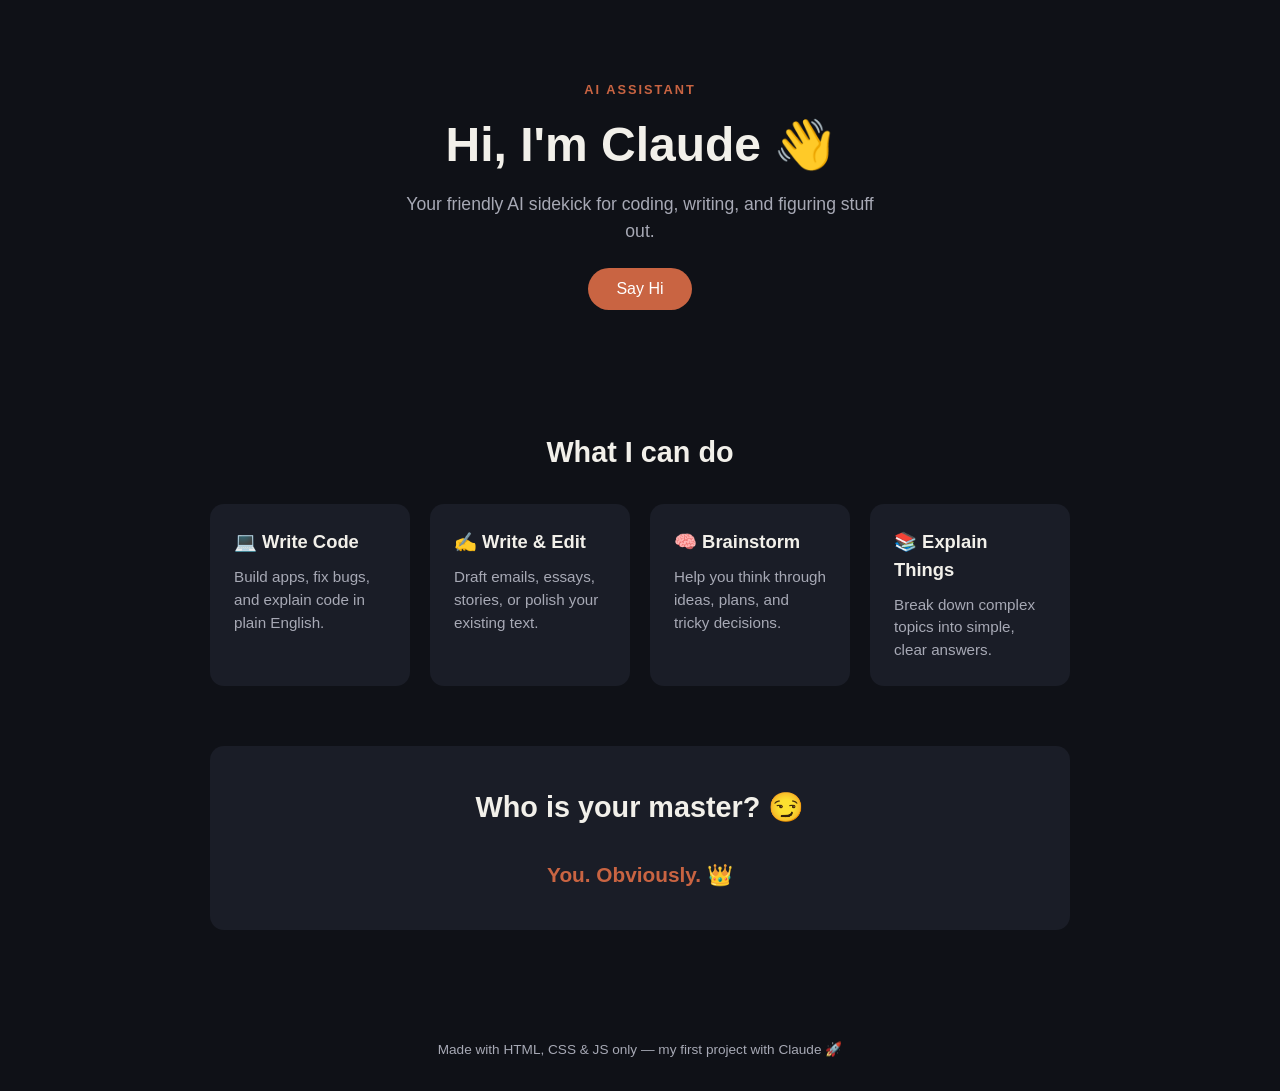
==== index.html @ 695f2e58 "Initial commit: Claude landing page Simple single-page landing page introducing what Claude can do, " ====
<!DOCTYPE html>
<html lang="en">
<head>
  <meta charset="UTF-8">
  <meta name="viewport" content="width=device-width, initial-scale=1.0">
  <title>Hi, I'm Claude</title>
  <link rel="stylesheet" href="style.css">
</head>
<body>

  <header class="hero">
    <div class="hero-content">
      <p class="eyebrow">AI Assistant</p>
      <h1>Hi, I'm Claude 👋</h1>
      <p class="subtitle">Your friendly AI sidekick for coding, writing, and figuring stuff out.</p>
      <button id="greet-btn">Say Hi</button>
      <p id="greet-msg"></p>
    </div>
  </header>

  <main>
    <section class="features">
      <h2>What I can do</h2>
      <div class="card-grid">
        <div class="card">
          <h3>💻 Write Code</h3>
          <p>Build apps, fix bugs, and explain code in plain English.</p>
        </div>
        <div class="card">
          <h3>✍️ Write &amp; Edit</h3>
          <p>Draft emails, essays, stories, or polish your existing text.</p>
        </div>
        <div class="card">
          <h3>🧠 Brainstorm</h3>
          <p>Help you think through ideas, plans, and tricky decisions.</p>
        </div>
        <div class="card">
          <h3>📚 Explain Things</h3>
          <p>Break down complex topics into simple, clear answers.</p>
        </div>
      </div>
    </section>

    <section class="master">
      <h2>Who is your master? 😏</h2>
      <p id="master-text">Loading...</p>
    </section>
  </main>

  <footer>
    <p>Made with HTML, CSS &amp; JS only — my first project with Claude 🚀</p>
  </footer>

  <script src="script.js"></script>
</body>
</html>
---- style.css ----
:root {
  --bg: #0f1117;
  --card-bg: #1a1d27;
  --accent: #c96442;
  --text: #f2f0ea;
  --muted: #a7a9b5;
}

* {
  box-sizing: border-box;
  margin: 0;
  padding: 0;
}

body {
  background: var(--bg);
  color: var(--text);
  font-family: -apple-system, BlinkMacSystemFont, "Segoe UI", Roboto, sans-serif;
  line-height: 1.5;
}

.hero {
  text-align: center;
  padding: 80px 20px 60px;
}

.eyebrow {
  text-transform: uppercase;
  letter-spacing: 2px;
  font-size: 0.8rem;
  color: var(--accent);
  font-weight: 600;
}

.hero h1 {
  font-size: 3rem;
  margin: 10px 0;
}

.subtitle {
  color: var(--muted);
  font-size: 1.1rem;
  max-width: 500px;
  margin: 0 auto 24px;
}

#greet-btn {
  background: var(--accent);
  color: #fff;
  border: none;
  padding: 12px 28px;
  border-radius: 999px;
  font-size: 1rem;
  cursor: pointer;
  transition: transform 0.15s ease, opacity 0.15s ease;
}

#greet-btn:hover {
  transform: translateY(-2px);
  opacity: 0.9;
}

#greet-msg {
  margin-top: 16px;
  font-size: 1.05rem;
  min-height: 1.5em;
  color: var(--accent);
}

main {
  max-width: 900px;
  margin: 0 auto;
  padding: 20px;
}

.features h2,
.master h2 {
  text-align: center;
  font-size: 1.8rem;
  margin-bottom: 30px;
}

.card-grid {
  display: grid;
  grid-template-columns: repeat(auto-fit, minmax(200px, 1fr));
  gap: 20px;
  margin-bottom: 60px;
}

.card {
  background: var(--card-bg);
  border-radius: 14px;
  padding: 24px;
  text-align: left;
}

.card h3 {
  font-size: 1.15rem;
  margin-bottom: 10px;
}

.card p {
  color: var(--muted);
  font-size: 0.95rem;
}

.master {
  text-align: center;
  background: var(--card-bg);
  border-radius: 14px;
  padding: 40px 20px;
  margin-bottom: 60px;
}

#master-text {
  font-size: 1.3rem;
  font-weight: 600;
  color: var(--accent);
}

footer {
  text-align: center;
  padding: 30px;
  color: var(--muted);
  font-size: 0.85rem;
}

@media (max-width: 500px) {
  .hero h1 {
    font-size: 2.2rem;
  }
}
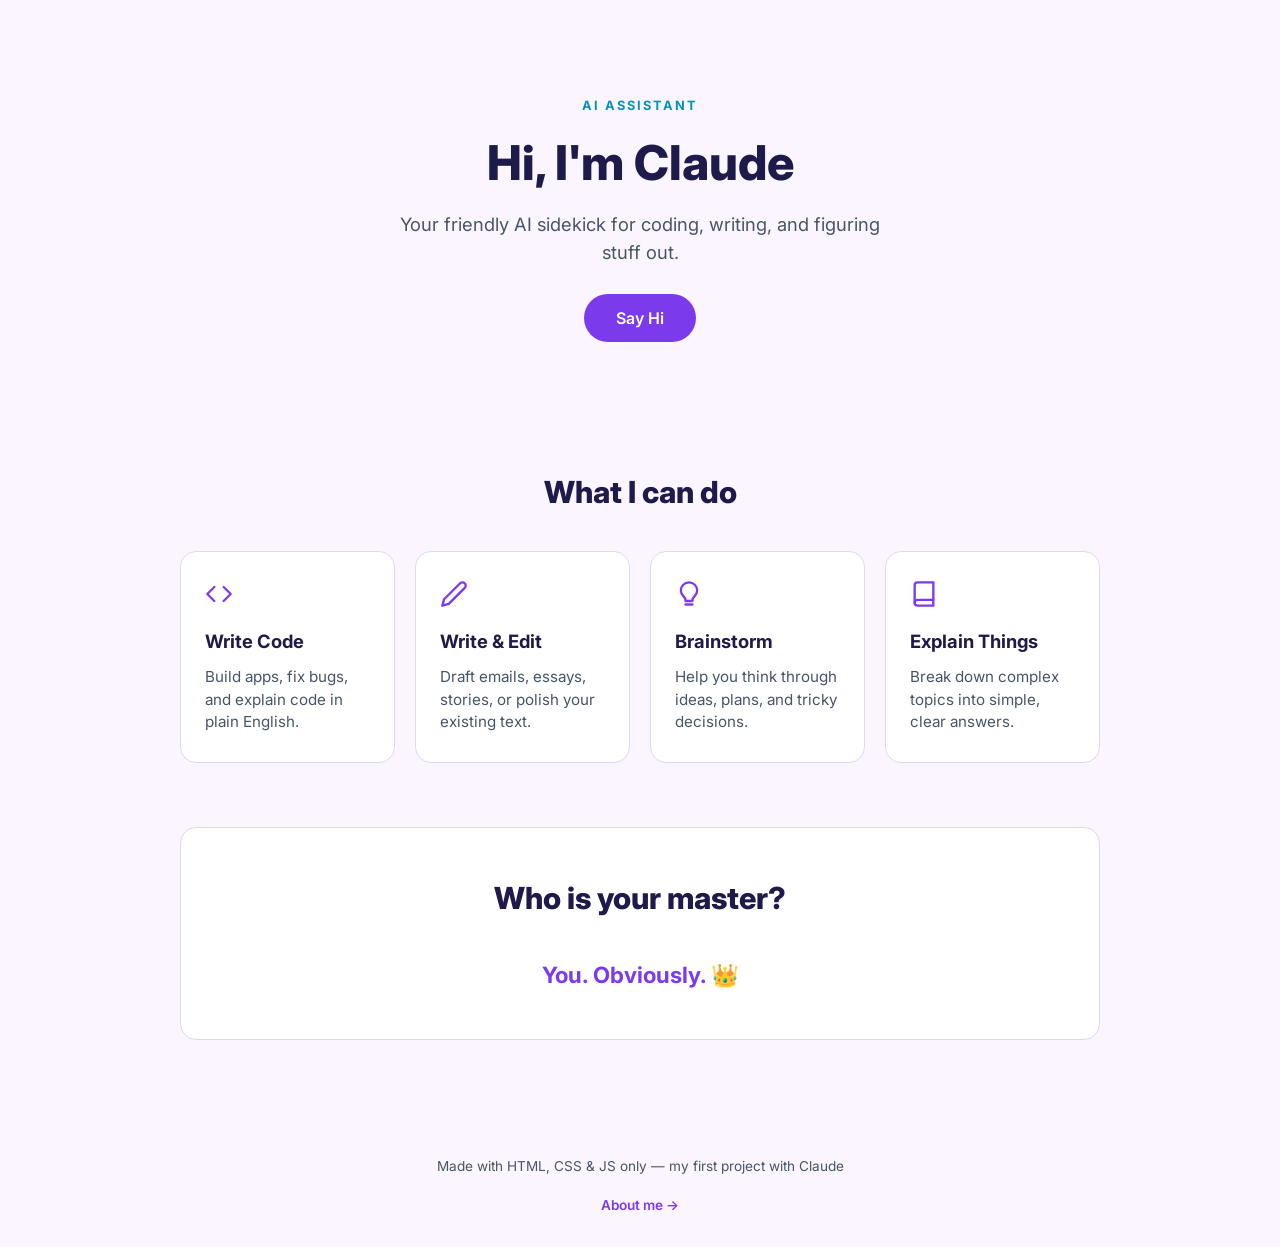
==== commit 1d5dd4cc: "Add about page with avatar, interests, and friendly UI demo Co-Authored-By: Claude Sonnet 5 <noreply" ====
--- a/index.html
+++ b/index.html
@@ -4,6 +4,9 @@
   <meta charset="UTF-8">
   <meta name="viewport" content="width=device-width, initial-scale=1.0">
   <title>Hi, I'm Claude</title>
+  <link rel="preconnect" href="https://fonts.googleapis.com">
+  <link rel="preconnect" href="https://fonts.gstatic.com" crossorigin>
+  <link href="https://fonts.googleapis.com/css2?family=Inter:wght@400;600;700;800&display=swap" rel="stylesheet">
   <link rel="stylesheet" href="style.css">
 </head>
 <body>
@@ -11,10 +14,10 @@
   <header class="hero">
     <div class="hero-content">
       <p class="eyebrow">AI Assistant</p>
-      <h1>Hi, I'm Claude 👋</h1>
+      <h1>Hi, I'm Claude</h1>
       <p class="subtitle">Your friendly AI sidekick for coding, writing, and figuring stuff out.</p>
-      <button id="greet-btn">Say Hi</button>
-      <p id="greet-msg"></p>
+      <button id="greet-btn" type="button">Say Hi</button>
+      <p id="greet-msg" role="status" aria-live="polite"></p>
     </div>
   </header>
 
@@ -23,32 +26,37 @@
       <h2>What I can do</h2>
       <div class="card-grid">
         <div class="card">
-          <h3>💻 Write Code</h3>
+          <svg class="card-icon" aria-hidden="true" viewBox="0 0 24 24" fill="none" stroke="currentColor" stroke-width="2" stroke-linecap="round" stroke-linejoin="round"><polyline points="16 18 22 12 16 6"></polyline><polyline points="8 6 2 12 8 18"></polyline></svg>
+          <h3>Write Code</h3>
           <p>Build apps, fix bugs, and explain code in plain English.</p>
         </div>
         <div class="card">
-          <h3>✍️ Write &amp; Edit</h3>
+          <svg class="card-icon" aria-hidden="true" viewBox="0 0 24 24" fill="none" stroke="currentColor" stroke-width="2" stroke-linecap="round" stroke-linejoin="round"><path d="M17 3a2.85 2.83 0 1 1 4 4L7.5 20.5 2 22l1.5-5.5Z"></path></svg>
+          <h3>Write &amp; Edit</h3>
           <p>Draft emails, essays, stories, or polish your existing text.</p>
         </div>
         <div class="card">
-          <h3>🧠 Brainstorm</h3>
+          <svg class="card-icon" aria-hidden="true" viewBox="0 0 24 24" fill="none" stroke="currentColor" stroke-width="2" stroke-linecap="round" stroke-linejoin="round"><path d="M12 2a7 7 0 0 0-7 7c0 2.4 1.2 4 2.5 5.3.8.8 1.5 1.7 1.5 2.7v1h6v-1c0-1 .7-1.9 1.5-2.7C17.8 13 19 11.4 19 9a7 7 0 0 0-7-7Z"></path><line x1="9" y1="21" x2="15" y2="21"></line></svg>
+          <h3>Brainstorm</h3>
           <p>Help you think through ideas, plans, and tricky decisions.</p>
         </div>
         <div class="card">
-          <h3>📚 Explain Things</h3>
+          <svg class="card-icon" aria-hidden="true" viewBox="0 0 24 24" fill="none" stroke="currentColor" stroke-width="2" stroke-linecap="round" stroke-linejoin="round"><path d="M4 19.5A2.5 2.5 0 0 1 6.5 17H20"></path><path d="M6.5 2H20v20H6.5A2.5 2.5 0 0 1 4 19.5v-15A2.5 2.5 0 0 1 6.5 2Z"></path></svg>
+          <h3>Explain Things</h3>
           <p>Break down complex topics into simple, clear answers.</p>
         </div>
       </div>
     </section>
 
     <section class="master">
-      <h2>Who is your master? 😏</h2>
+      <h2>Who is your master?</h2>
       <p id="master-text">Loading...</p>
     </section>
   </main>
 
   <footer>
-    <p>Made with HTML, CSS &amp; JS only — my first project with Claude 🚀</p>
+    <p>Made with HTML, CSS &amp; JS only — my first project with Claude</p>
+    <p><a class="back-link" href="about.html">About me &rarr;</a></p>
   </footer>
 
   <script src="script.js"></script>
--- a/style.css
+++ b/style.css
@@ -1,9 +1,13 @@
 :root {
-  --bg: #0f1117;
-  --card-bg: #1a1d27;
-  --accent: #c96442;
-  --text: #f2f0ea;
-  --muted: #a7a9b5;
+  --color-primary: #7c3aed;
+  --color-on-primary: #ffffff;
+  --color-accent: #0891b2;
+  --color-background: #faf5ff;
+  --color-foreground: #1e1b4b;
+  --color-card: #ffffff;
+  --color-muted-foreground: #475569;
+  --color-border: #ddd6fe;
+  --color-ring: #7c3aed;
 }
 
 * {
@@ -13,62 +17,76 @@
 }
 
 body {
-  background: var(--bg);
-  color: var(--text);
-  font-family: -apple-system, BlinkMacSystemFont, "Segoe UI", Roboto, sans-serif;
+  background: var(--color-background);
+  color: var(--color-foreground);
+  font-family: "Inter", -apple-system, BlinkMacSystemFont, "Segoe UI", Roboto, sans-serif;
+  font-size: 16px;
   line-height: 1.5;
 }
 
+a, button {
+  cursor: pointer;
+}
+
+:focus-visible {
+  outline: 2px solid var(--color-ring);
+  outline-offset: 2px;
+}
+
 .hero {
   text-align: center;
-  padding: 80px 20px 60px;
+  padding: 96px 20px 64px;
 }
 
 .eyebrow {
   text-transform: uppercase;
   letter-spacing: 2px;
   font-size: 0.8rem;
-  color: var(--accent);
-  font-weight: 600;
+  color: var(--color-accent);
+  font-weight: 700;
 }
 
 .hero h1 {
   font-size: 3rem;
-  margin: 10px 0;
+  font-weight: 800;
+  margin: 12px 0;
 }
 
 .subtitle {
-  color: var(--muted);
-  font-size: 1.1rem;
-  max-width: 500px;
-  margin: 0 auto 24px;
+  color: var(--color-muted-foreground);
+  font-size: 1.15rem;
+  max-width: 520px;
+  margin: 0 auto 28px;
 }
 
 #greet-btn {
-  background: var(--accent);
-  color: #fff;
+  background: var(--color-primary);
+  color: var(--color-on-primary);
   border: none;
-  padding: 12px 28px;
+  padding: 14px 32px;
   border-radius: 999px;
+  font-family: inherit;
   font-size: 1rem;
-  cursor: pointer;
-  transition: transform 0.15s ease, opacity 0.15s ease;
+  font-weight: 600;
+  min-height: 44px;
+  transition: transform 180ms ease, box-shadow 180ms ease;
 }
 
 #greet-btn:hover {
   transform: translateY(-2px);
-  opacity: 0.9;
+  box-shadow: 0 10px 24px -8px rgb(124 58 237 / 0.45);
 }
 
 #greet-msg {
-  margin-top: 16px;
+  margin-top: 18px;
   font-size: 1.05rem;
   min-height: 1.5em;
-  color: var(--accent);
+  color: var(--color-accent);
+  font-weight: 600;
 }
 
 main {
-  max-width: 900px;
+  max-width: 960px;
   margin: 0 auto;
   padding: 20px;
 }
@@ -76,57 +94,185 @@
 .features h2,
 .master h2 {
   text-align: center;
-  font-size: 1.8rem;
-  margin-bottom: 30px;
+  font-size: 1.9rem;
+  font-weight: 800;
+  margin-bottom: 36px;
 }
 
 .card-grid {
   display: grid;
-  grid-template-columns: repeat(auto-fit, minmax(200px, 1fr));
+  grid-template-columns: repeat(auto-fit, minmax(210px, 1fr));
   gap: 20px;
-  margin-bottom: 60px;
+  margin-bottom: 64px;
 }
 
 .card {
-  background: var(--card-bg);
-  border-radius: 14px;
-  padding: 24px;
+  background: var(--color-card);
+  border: 1px solid var(--color-border);
+  border-radius: 16px;
+  padding: 28px 24px;
   text-align: left;
+  opacity: 0;
+  transform: translateY(12px);
+  animation: reveal 500ms ease forwards;
+  transition: transform 200ms ease, box-shadow 200ms ease;
+}
+
+.card:hover {
+  transform: translateY(-4px);
+  box-shadow: 0 16px 32px -16px rgb(30 27 75 / 0.25);
+}
+
+.card:nth-child(1) { animation-delay: 60ms; }
+.card:nth-child(2) { animation-delay: 140ms; }
+.card:nth-child(3) { animation-delay: 220ms; }
+.card:nth-child(4) { animation-delay: 300ms; }
+
+.card-icon {
+  width: 28px;
+  height: 28px;
+  color: var(--color-primary);
+  margin-bottom: 14px;
 }
 
 .card h3 {
   font-size: 1.15rem;
+  font-weight: 700;
   margin-bottom: 10px;
 }
 
 .card p {
-  color: var(--muted);
+  color: var(--color-muted-foreground);
   font-size: 0.95rem;
 }
 
 .master {
   text-align: center;
-  background: var(--card-bg);
-  border-radius: 14px;
-  padding: 40px 20px;
-  margin-bottom: 60px;
+  background: var(--color-card);
+  border: 1px solid var(--color-border);
+  border-radius: 16px;
+  padding: 48px 20px;
+  margin-bottom: 64px;
 }
 
 #master-text {
-  font-size: 1.3rem;
-  font-weight: 600;
-  color: var(--accent);
+  font-size: 1.4rem;
+  font-weight: 700;
+  color: var(--color-primary);
 }
 
 footer {
   text-align: center;
-  padding: 30px;
-  color: var(--muted);
+  padding: 32px;
+  color: var(--color-muted-foreground);
   font-size: 0.85rem;
 }
 
+@keyframes reveal {
+  to {
+    opacity: 1;
+    transform: translateY(0);
+  }
+}
+
+@media (prefers-reduced-motion: reduce) {
+  .card {
+    animation: none;
+    opacity: 1;
+    transform: none;
+  }
+  #greet-btn,
+  .card {
+    transition: none;
+  }
+}
+
 @media (max-width: 500px) {
+  .hero {
+    padding: 64px 20px 48px;
+  }
   .hero h1 {
     font-size: 2.2rem;
   }
 }
+
+/* about page */
+
+.about-hero #avatar {
+  border-radius: 50%;
+  box-shadow: 0 12px 28px -12px rgb(124 58 237 / 0.5);
+}
+
+.nickname {
+  color: var(--color-muted-foreground);
+  font-weight: 600;
+  font-size: 0.6em;
+}
+
+.back-link {
+  display: inline-block;
+  margin-top: 18px;
+  color: var(--color-primary);
+  font-weight: 600;
+  text-decoration: none;
+}
+
+.back-link:hover {
+  text-decoration: underline;
+}
+
+.demo-card {
+  background: var(--color-card);
+  border: 1px solid var(--color-border);
+  border-radius: 16px;
+  padding: 32px 24px;
+  text-align: center;
+  margin-bottom: 64px;
+}
+
+.demo-label {
+  font-weight: 600;
+  margin-bottom: 16px;
+}
+
+.toggle {
+  width: 56px;
+  height: 32px;
+  border-radius: 999px;
+  border: none;
+  background: var(--color-border);
+  position: relative;
+  transition: background 200ms ease;
+}
+
+.toggle-thumb {
+  position: absolute;
+  top: 3px;
+  left: 3px;
+  width: 26px;
+  height: 26px;
+  border-radius: 50%;
+  background: #fff;
+  box-shadow: 0 2px 6px rgb(0 0 0 / 0.2);
+  transition: transform 220ms cubic-bezier(0.34, 1.56, 0.64, 1);
+}
+
+.toggle.on {
+  background: var(--color-primary);
+}
+
+.toggle.on .toggle-thumb {
+  transform: translateX(24px);
+}
+
+#toggle-msg {
+  margin-top: 14px;
+  color: var(--color-muted-foreground);
+  font-weight: 600;
+}
+
+@media (prefers-reduced-motion: reduce) {
+  .toggle-thumb {
+    transition: none;
+  }
+}
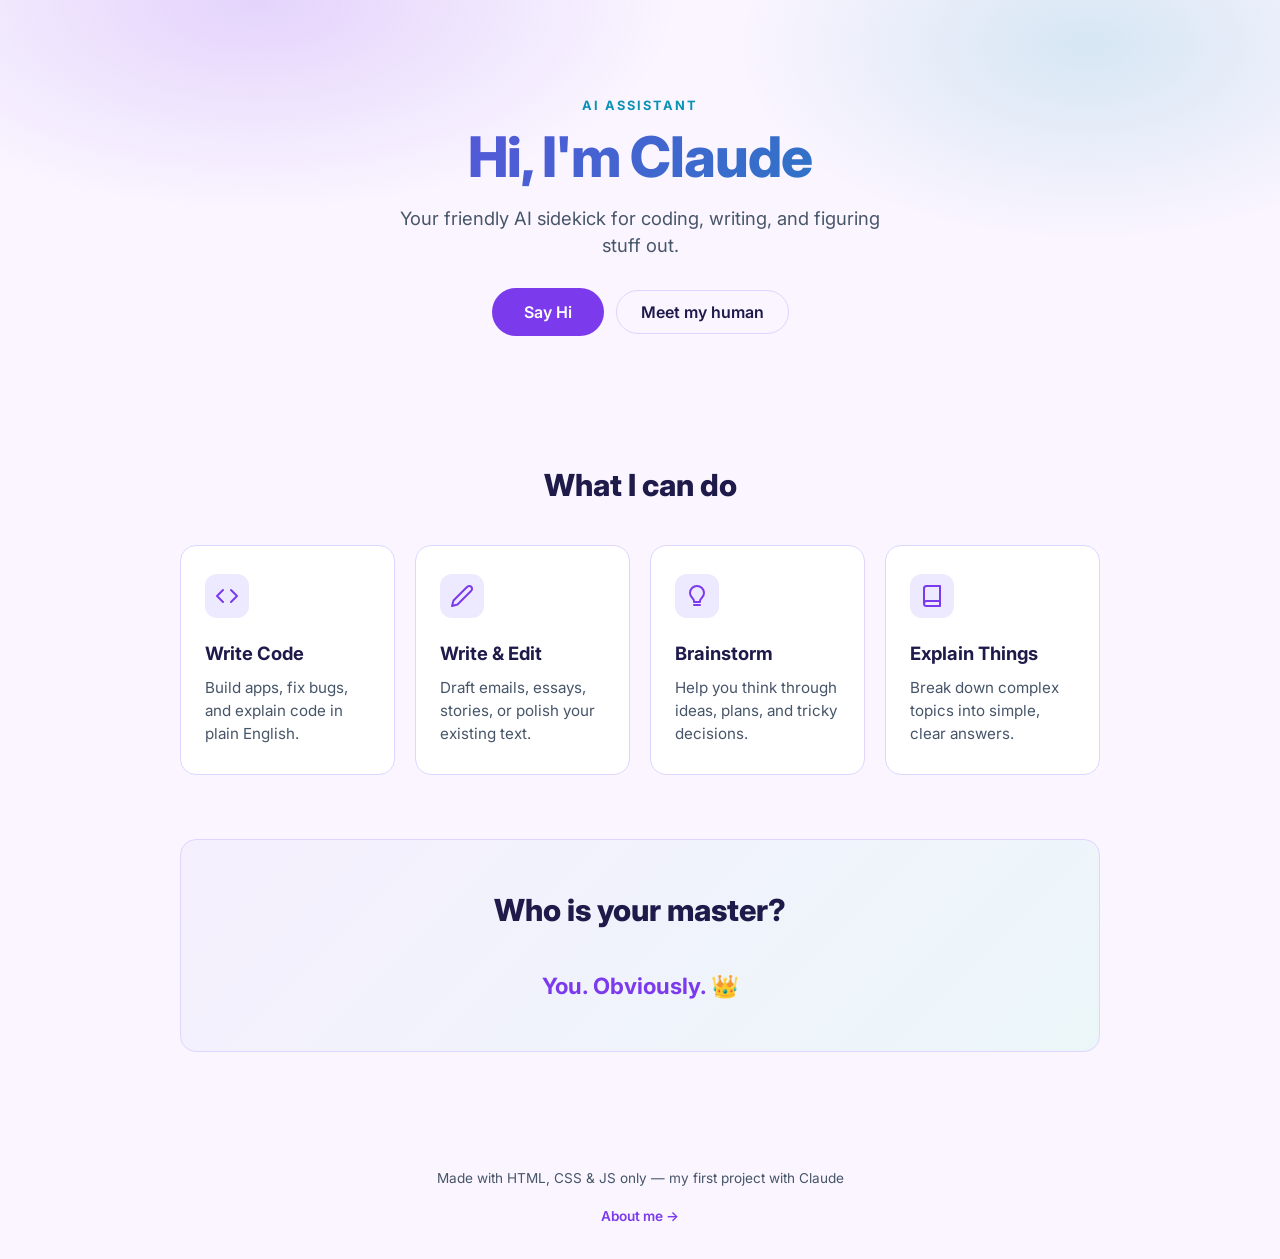
==== commit 3d4d4d69: "Polish landing page: fix card hover, add dark mode and about link Card reveal animation now uses the" ====
--- a/index.html
+++ b/index.html
@@ -16,7 +16,10 @@
       <p class="eyebrow">AI Assistant</p>
       <h1>Hi, I'm Claude</h1>
       <p class="subtitle">Your friendly AI sidekick for coding, writing, and figuring stuff out.</p>
-      <button id="greet-btn" type="button">Say Hi</button>
+      <div class="hero-actions">
+        <button id="greet-btn" type="button">Say Hi</button>
+        <a class="ghost-link" href="about.html">Meet my human</a>
+      </div>
       <p id="greet-msg" role="status" aria-live="polite"></p>
     </div>
   </header>
--- a/style.css
+++ b/style.css
@@ -8,6 +8,24 @@
   --color-muted-foreground: #475569;
   --color-border: #ddd6fe;
   --color-ring: #7c3aed;
+  --color-icon-bg: #ede9fe;
+  --shadow-soft: 0 16px 32px -16px rgb(30 27 75 / 0.25);
+}
+
+@media (prefers-color-scheme: dark) {
+  :root {
+    --color-primary: #a78bfa;
+    --color-on-primary: #1e1b4b;
+    --color-accent: #22d3ee;
+    --color-background: #0f0b1e;
+    --color-foreground: #ede9fe;
+    --color-card: #1a1530;
+    --color-muted-foreground: #a5b4c8;
+    --color-border: #2e2650;
+    --color-ring: #a78bfa;
+    --color-icon-bg: #2e2650;
+    --shadow-soft: 0 16px 32px -16px rgb(0 0 0 / 0.6);
+  }
 }
 
 * {
@@ -36,6 +54,9 @@
 .hero {
   text-align: center;
   padding: 96px 20px 64px;
+  background:
+    radial-gradient(600px 300px at 20% 0%, rgb(124 58 237 / 0.18), transparent 70%),
+    radial-gradient(500px 280px at 85% 10%, rgb(8 145 178 / 0.15), transparent 70%);
 }
 
 .eyebrow {
@@ -47,9 +68,15 @@
 }
 
 .hero h1 {
-  font-size: 3rem;
+  font-size: clamp(2.2rem, 6vw, 3.5rem);
   font-weight: 800;
-  margin: 12px 0;
+  letter-spacing: -0.02em;
+  line-height: 1.1;
+  margin: 12px 0 16px;
+  background: linear-gradient(120deg, var(--color-primary), var(--color-accent));
+  -webkit-background-clip: text;
+  background-clip: text;
+  color: transparent;
 }
 
 .subtitle {
@@ -77,6 +104,36 @@
   box-shadow: 0 10px 24px -8px rgb(124 58 237 / 0.45);
 }
 
+#greet-btn:active {
+  transform: translateY(0) scale(0.97);
+}
+
+.hero-actions {
+  display: flex;
+  gap: 12px;
+  justify-content: center;
+  align-items: center;
+  flex-wrap: wrap;
+}
+
+.ghost-link {
+  display: inline-flex;
+  align-items: center;
+  min-height: 44px;
+  padding: 0 24px;
+  border-radius: 999px;
+  border: 1px solid var(--color-border);
+  color: var(--color-foreground);
+  font-weight: 600;
+  text-decoration: none;
+  transition: border-color 180ms ease, background 180ms ease;
+}
+
+.ghost-link:hover {
+  border-color: var(--color-primary);
+  background: var(--color-card);
+}
+
 #greet-msg {
   margin-top: 18px;
   font-size: 1.05rem;
@@ -113,14 +170,15 @@
   padding: 28px 24px;
   text-align: left;
   opacity: 0;
-  transform: translateY(12px);
+  translate: 0 12px;
   animation: reveal 500ms ease forwards;
-  transition: transform 200ms ease, box-shadow 200ms ease;
+  transition: transform 200ms ease, box-shadow 200ms ease, border-color 200ms ease;
 }
 
 .card:hover {
   transform: translateY(-4px);
-  box-shadow: 0 16px 32px -16px rgb(30 27 75 / 0.25);
+  box-shadow: var(--shadow-soft);
+  border-color: var(--color-primary);
 }
 
 .card:nth-child(1) { animation-delay: 60ms; }
@@ -129,10 +187,13 @@
 .card:nth-child(4) { animation-delay: 300ms; }
 
 .card-icon {
-  width: 28px;
-  height: 28px;
+  width: 44px;
+  height: 44px;
+  padding: 10px;
+  border-radius: 12px;
+  background: var(--color-icon-bg);
   color: var(--color-primary);
-  margin-bottom: 14px;
+  margin-bottom: 16px;
 }
 
 .card h3 {
@@ -148,7 +209,9 @@
 
 .master {
   text-align: center;
-  background: var(--color-card);
+  background:
+    linear-gradient(135deg, rgb(124 58 237 / 0.08), rgb(8 145 178 / 0.08)),
+    var(--color-card);
   border: 1px solid var(--color-border);
   border-radius: 16px;
   padding: 48px 20px;
@@ -171,7 +234,7 @@
 @keyframes reveal {
   to {
     opacity: 1;
-    transform: translateY(0);
+    translate: 0 0;
   }
 }
 
@@ -179,7 +242,7 @@
   .card {
     animation: none;
     opacity: 1;
-    transform: none;
+    translate: none;
   }
   #greet-btn,
   .card {
@@ -190,9 +253,6 @@
 @media (max-width: 500px) {
   .hero {
     padding: 64px 20px 48px;
-  }
-  .hero h1 {
-    font-size: 2.2rem;
   }
 }
 
